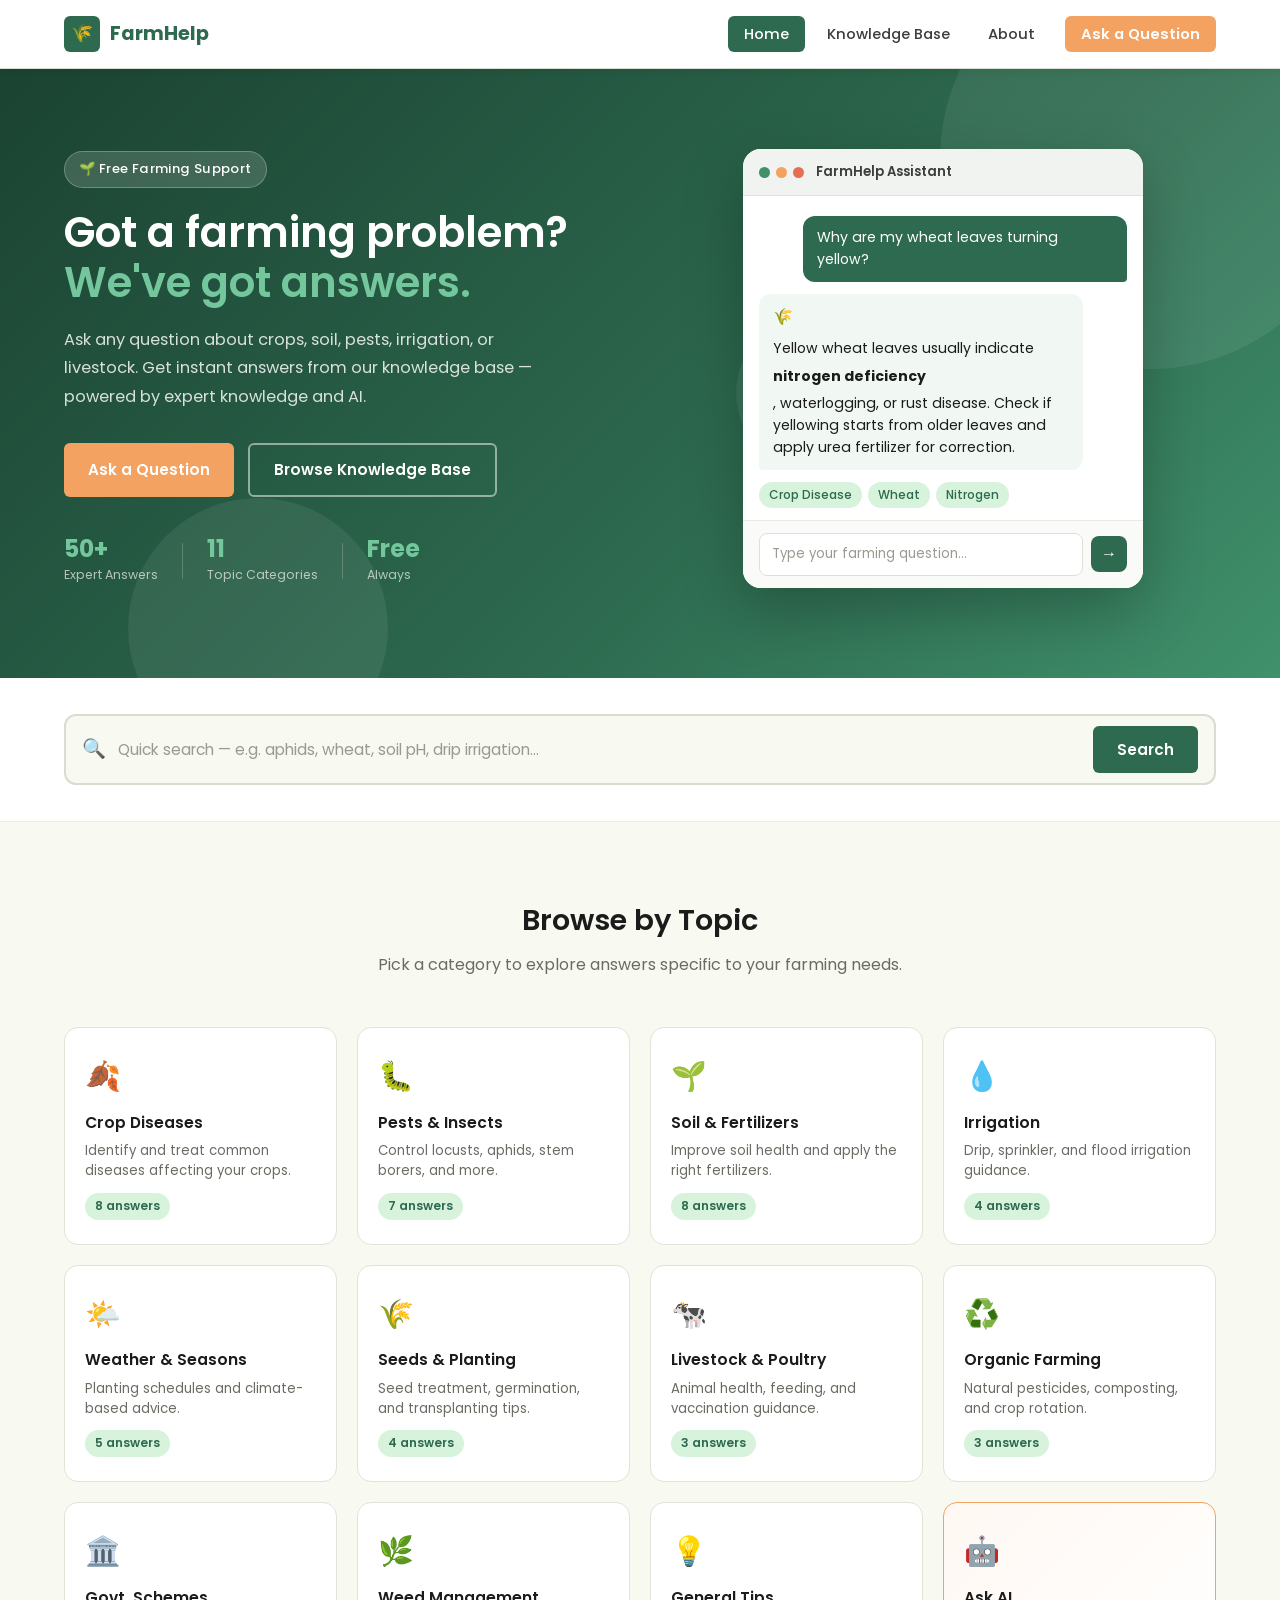
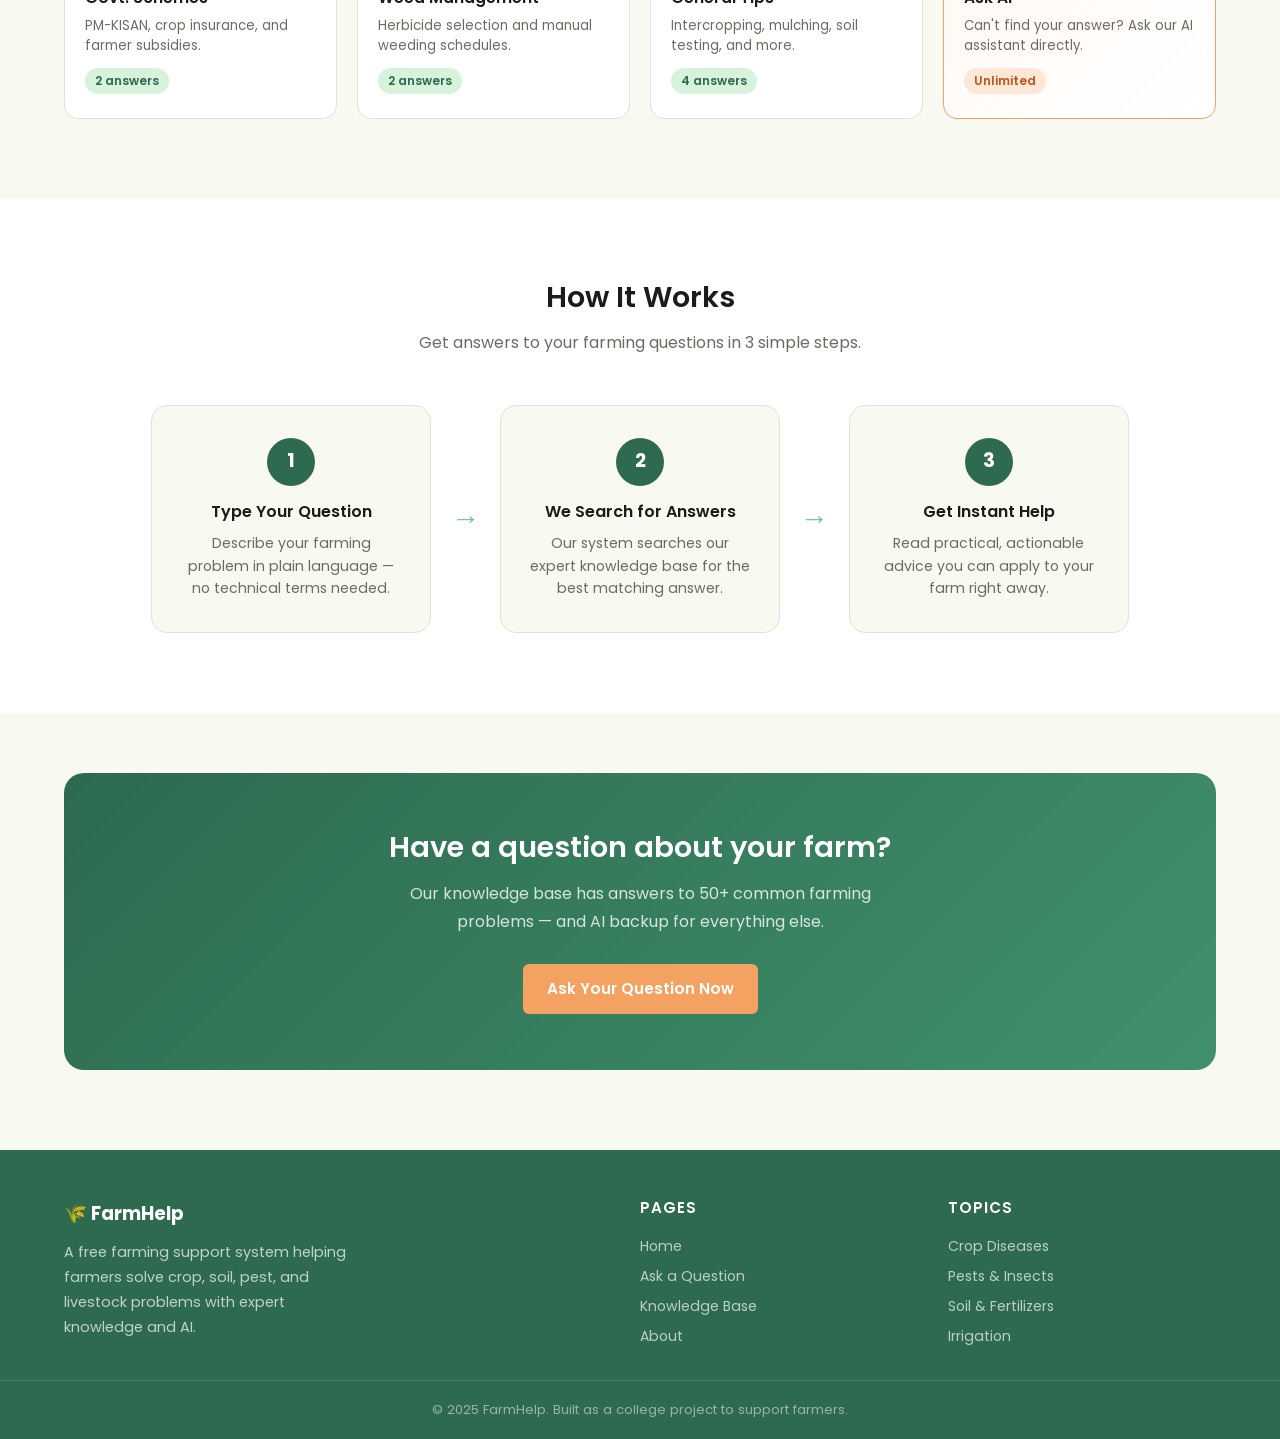
==== index.html @ 810ce9db "add all file content" ====
<!DOCTYPE html>
<html lang="en">
<head>
  <meta charset="UTF-8" />
  <meta name="viewport" content="width=device-width, initial-scale=1.0"/>
  <title>FarmHelp — Farmer Query Support System</title>
  <link rel="stylesheet" href="css/global.css"/>
  <link rel="stylesheet" href="css/home.css"/>
</head>
<body>

  <!-- ── NAVBAR ── -->
  <nav class="navbar">
    <div class="nav-container">
      <a href="index.html" class="nav-logo">
        <div class="logo-icon">🌾</div>
        FarmHelp
      </a>
      <ul class="nav-links">
        <li><a href="index.html" class="active">Home</a></li>
        <li><a href="knowledge.html">Knowledge Base</a></li>
        <li><a href="about.html">About</a></li>
        <li><a href="ask.html" class="btn-ask">Ask a Question</a></li>
      </ul>
      <button class="hamburger" id="hamburger" aria-label="Toggle menu">
        <span></span><span></span><span></span>
      </button>
    </div>
    <div class="mobile-menu" id="mobileMenu">
      <a href="index.html" class="active">Home</a>
      <a href="knowledge.html">Knowledge Base</a>
      <a href="about.html">About</a>
      <a href="ask.html" class="btn-ask">Ask a Question</a>
    </div>
  </nav>

  <!-- ── HERO ── -->
  <section class="hero">
    <div class="hero-bg-shapes">
      <div class="shape shape-1"></div>
      <div class="shape shape-2"></div>
      <div class="shape shape-3"></div>
    </div>
    <div class="container hero-content">
      <div class="hero-text">
        <span class="hero-badge">🌱 Free Farming Support</span>
        <h1>Got a farming problem?<br><span class="highlight">We've got answers.</span></h1>
        <p>Ask any question about crops, soil, pests, irrigation, or livestock. Get instant answers from our knowledge base — powered by expert knowledge and AI.</p>
        <div class="hero-actions">
          <a href="ask.html" class="btn btn-amber">Ask a Question</a>
          <a href="knowledge.html" class="btn btn-secondary">Browse Knowledge Base</a>
        </div>
        <div class="hero-stats">
          <div class="stat">
            <span class="stat-num">50+</span>
            <span class="stat-label">Expert Answers</span>
          </div>
          <div class="stat-divider"></div>
          <div class="stat">
            <span class="stat-num">11</span>
            <span class="stat-label">Topic Categories</span>
          </div>
          <div class="stat-divider"></div>
          <div class="stat">
            <span class="stat-num">Free</span>
            <span class="stat-label">Always</span>
          </div>
        </div>
      </div>
      <div class="hero-visual">
        <div class="hero-card-main">
          <div class="hc-header">
            <span class="hc-dot green"></span>
            <span class="hc-dot amber"></span>
            <span class="hc-dot red"></span>
            <span class="hc-title">FarmHelp Assistant</span>
          </div>
          <div class="hc-body">
            <div class="hc-msg user">Why are my wheat leaves turning yellow?</div>
            <div class="hc-msg bot">
              <span class="bot-icon">🌾</span>
              Yellow wheat leaves usually indicate <strong>nitrogen deficiency</strong>, waterlogging, or rust disease. Check if yellowing starts from older leaves and apply urea fertilizer for correction.
            </div>
            <div class="hc-tags">
              <span class="tag">Crop Disease</span>
              <span class="tag">Wheat</span>
              <span class="tag">Nitrogen</span>
            </div>
          </div>
          <div class="hc-input-row">
            <div class="hc-fake-input">Type your farming question...</div>
            <button class="hc-send">→</button>
          </div>
        </div>
      </div>
    </div>
  </section>

  <!-- ── QUICK SEARCH ── -->
  <section class="quick-search-section">
    <div class="container">
      <div class="quick-search-box">
        <span class="qs-icon">🔍</span>
        <input
          type="text"
          id="heroSearch"
          placeholder="Quick search — e.g. aphids, wheat, soil pH, drip irrigation..."
          autocomplete="off"
        />
        <button onclick="doHeroSearch()" class="btn btn-primary">Search</button>
      </div>
      <div id="heroResults" class="hero-results hidden"></div>
    </div>
  </section>

  <!-- ── CATEGORIES ── -->
  <section class="categories-section">
    <div class="container">
      <h2 class="section-title">Browse by Topic</h2>
      <p class="section-subtitle">Pick a category to explore answers specific to your farming needs.</p>
      <div class="categories-grid">

        <a href="knowledge.html?cat=crop-diseases" class="cat-card">
          <div class="cat-icon">🍂</div>
          <h4>Crop Diseases</h4>
          <p>Identify and treat common diseases affecting your crops.</p>
          <span class="cat-count">8 answers</span>
        </a>

        <a href="knowledge.html?cat=pests" class="cat-card">
          <div class="cat-icon">🐛</div>
          <h4>Pests & Insects</h4>
          <p>Control locusts, aphids, stem borers, and more.</p>
          <span class="cat-count">7 answers</span>
        </a>

        <a href="knowledge.html?cat=soil-fertilizers" class="cat-card">
          <div class="cat-icon">🌱</div>
          <h4>Soil & Fertilizers</h4>
          <p>Improve soil health and apply the right fertilizers.</p>
          <span class="cat-count">8 answers</span>
        </a>

        <a href="knowledge.html?cat=irrigation" class="cat-card">
          <div class="cat-icon">💧</div>
          <h4>Irrigation</h4>
          <p>Drip, sprinkler, and flood irrigation guidance.</p>
          <span class="cat-count">4 answers</span>
        </a>

        <a href="knowledge.html?cat=weather-seasons" class="cat-card">
          <div class="cat-icon">🌤️</div>
          <h4>Weather & Seasons</h4>
          <p>Planting schedules and climate-based advice.</p>
          <span class="cat-count">5 answers</span>
        </a>

        <a href="knowledge.html?cat=seeds-planting" class="cat-card">
          <div class="cat-icon">🌾</div>
          <h4>Seeds & Planting</h4>
          <p>Seed treatment, germination, and transplanting tips.</p>
          <span class="cat-count">4 answers</span>
        </a>

        <a href="knowledge.html?cat=livestock" class="cat-card">
          <div class="cat-icon">🐄</div>
          <h4>Livestock & Poultry</h4>
          <p>Animal health, feeding, and vaccination guidance.</p>
          <span class="cat-count">3 answers</span>
        </a>

        <a href="knowledge.html?cat=organic-farming" class="cat-card">
          <div class="cat-icon">♻️</div>
          <h4>Organic Farming</h4>
          <p>Natural pesticides, composting, and crop rotation.</p>
          <span class="cat-count">3 answers</span>
        </a>

        <a href="knowledge.html?cat=government-schemes" class="cat-card">
          <div class="cat-icon">🏛️</div>
          <h4>Govt. Schemes</h4>
          <p>PM-KISAN, crop insurance, and farmer subsidies.</p>
          <span class="cat-count">2 answers</span>
        </a>

        <a href="knowledge.html?cat=weed-management" class="cat-card">
          <div class="cat-icon">🌿</div>
          <h4>Weed Management</h4>
          <p>Herbicide selection and manual weeding schedules.</p>
          <span class="cat-count">2 answers</span>
        </a>

        <a href="knowledge.html?cat=general" class="cat-card">
          <div class="cat-icon">💡</div>
          <h4>General Tips</h4>
          <p>Intercropping, mulching, soil testing, and more.</p>
          <span class="cat-count">4 answers</span>
        </a>

        <a href="ask.html" class="cat-card cat-card-ask">
          <div class="cat-icon">🤖</div>
          <h4>Ask AI</h4>
          <p>Can't find your answer? Ask our AI assistant directly.</p>
          <span class="cat-count">Unlimited</span>
        </a>

      </div>
    </div>
  </section>

  <!-- ── HOW IT WORKS ── -->
  <section class="how-section">
    <div class="container">
      <h2 class="section-title">How It Works</h2>
      <p class="section-subtitle">Get answers to your farming questions in 3 simple steps.</p>
      <div class="steps-row">
        <div class="step">
          <div class="step-num">1</div>
          <h4>Type Your Question</h4>
          <p>Describe your farming problem in plain language — no technical terms needed.</p>
        </div>
        <div class="step-arrow">→</div>
        <div class="step">
          <div class="step-num">2</div>
          <h4>We Search for Answers</h4>
          <p>Our system searches our expert knowledge base for the best matching answer.</p>
        </div>
        <div class="step-arrow">→</div>
        <div class="step">
          <div class="step-num">3</div>
          <h4>Get Instant Help</h4>
          <p>Read practical, actionable advice you can apply to your farm right away.</p>
        </div>
      </div>
    </div>
  </section>

  <!-- ── CTA ── -->
  <section class="cta-section">
    <div class="container">
      <div class="cta-box">
        <h2>Have a question about your farm?</h2>
        <p>Our knowledge base has answers to 50+ common farming problems — and AI backup for everything else.</p>
        <a href="ask.html" class="btn btn-amber">Ask Your Question Now</a>
      </div>
    </div>
  </section>

  <!-- ── FOOTER ── -->
  <footer>
    <div class="footer-inner">
      <div class="footer-brand">
        <div class="logo-text">🌾 FarmHelp</div>
        <p>A free farming support system helping farmers solve crop, soil, pest, and livestock problems with expert knowledge and AI.</p>
      </div>
      <div class="footer-col">
        <h4>Pages</h4>
        <a href="index.html">Home</a>
        <a href="ask.html">Ask a Question</a>
        <a href="knowledge.html">Knowledge Base</a>
        <a href="about.html">About</a>
      </div>
      <div class="footer-col">
        <h4>Topics</h4>
        <a href="knowledge.html?cat=crop-diseases">Crop Diseases</a>
        <a href="knowledge.html?cat=pests">Pests & Insects</a>
        <a href="knowledge.html?cat=soil-fertilizers">Soil & Fertilizers</a>
        <a href="knowledge.html?cat=irrigation">Irrigation</a>
      </div>
    </div>
    <div class="footer-bottom">
      © 2025 FarmHelp. Built as a college project to support farmers.
    </div>
  </footer>

  <script src="js/data.js"></script>
  <script src="js/navbar.js"></script>
  <script>
    function doHeroSearch() {
      const q = document.getElementById('heroSearch').value.trim();
      if (!q) return;
      const results = searchFarmingData(q);
      const box = document.getElementById('heroResults');
      if (results.length === 0) {
        box.innerHTML = `<div class="no-result">No results found. <a href="ask.html">Ask our AI instead →</a></div>`;
      } else {
        box.innerHTML = results.slice(0, 3).map(r => `
          <div class="result-item">
            <span class="tag">${getCategoryLabel(r.category)}</span>
            <h4>${r.question}</h4>
            <p>${r.answer.slice(0, 140)}...</p>
            <a href="knowledge.html?search=${encodeURIComponent(q)}" class="result-link">Read full answer →</a>
          </div>
        `).join('');
      }
      box.classList.remove('hidden');
    }

    document.getElementById('heroSearch').addEventListener('keydown', e => {
      if (e.key === 'Enter') doHeroSearch();
    });
  </script>

</body>
</html>
---- css/global.css ----
/* ── IMPORTS & RESET ───────────────────────────────────────── */
@import url('https://fonts.googleapis.com/css2?family=Poppins:wght@300;400;500;600;700&family=Merriweather:wght@400;700&display=swap');

*, *::before, *::after {
  margin: 0;
  padding: 0;
  box-sizing: border-box;
}

html {
  scroll-behavior: smooth;
  font-size: 16px;
}

body {
  font-family: 'Poppins', sans-serif;
  background-color: #f8f9f0;
  color: #1b1b1b;
  line-height: 1.7;
  min-height: 100vh;
  display: flex;
  flex-direction: column;
}

img {
  max-width: 100%;
  display: block;
}

a {
  text-decoration: none;
  color: inherit;
}

ul {
  list-style: none;
}

/* ── CSS VARIABLES ─────────────────────────────────────────── */
:root {
  --green-dark:    #2d6a4f;
  --green-mid:     #40916c;
  --green-light:   #74c69d;
  --green-pale:    #d8f3dc;
  --amber:         #f4a261;
  --amber-dark:    #e76f51;
  --cream:         #f8f9f0;
  --white:         #ffffff;
  --text-dark:     #1b1b1b;
  --text-mid:      #3d3d3a;
  --text-light:    #6b6b63;
  --border:        #d9ddd0;
  --shadow-sm:     0 2px 8px rgba(0,0,0,0.07);
  --shadow-md:     0 4px 20px rgba(0,0,0,0.10);
  --shadow-lg:     0 8px 40px rgba(0,0,0,0.13);
  --radius-sm:     6px;
  --radius-md:     12px;
  --radius-lg:     20px;
  --transition:    all 0.25s ease;
}

/* ── TYPOGRAPHY ────────────────────────────────────────────── */
h1, h2, h3, h4, h5 {
  font-weight: 600;
  line-height: 1.3;
  color: var(--text-dark);
}

h1 { font-size: 2.4rem; }
h2 { font-size: 1.8rem; }
h3 { font-size: 1.3rem; }
h4 { font-size: 1.1rem; }

p {
  color: var(--text-mid);
  line-height: 1.75;
}

/* ── NAVBAR ────────────────────────────────────────────────── */
.navbar {
  background-color: var(--white);
  border-bottom: 1px solid var(--border);
  box-shadow: var(--shadow-sm);
  position: sticky;
  top: 0;
  z-index: 1000;
  width: 100%;
}

.nav-container {
  max-width: 1200px;
  margin: 0 auto;
  padding: 0 24px;
  height: 68px;
  display: flex;
  align-items: center;
  justify-content: space-between;
}

.nav-logo {
  display: flex;
  align-items: center;
  gap: 10px;
  font-weight: 700;
  font-size: 1.2rem;
  color: var(--green-dark);
}

.nav-logo .logo-icon {
  width: 36px;
  height: 36px;
  background: var(--green-dark);
  border-radius: var(--radius-sm);
  display: flex;
  align-items: center;
  justify-content: center;
  font-size: 1.1rem;
}

.nav-links {
  display: flex;
  align-items: center;
  gap: 6px;
}

.nav-links a {
  padding: 8px 16px;
  border-radius: var(--radius-sm);
  font-size: 0.92rem;
  font-weight: 500;
  color: var(--text-mid);
  transition: var(--transition);
}

.nav-links a:hover {
  background-color: var(--green-pale);
  color: var(--green-dark);
}

.nav-links a.active {
  background-color: var(--green-dark);
  color: var(--white);
}

.nav-links .btn-ask {
  background-color: var(--amber);
  color: var(--white);
  margin-left: 8px;
  font-weight: 600;
}

.nav-links .btn-ask:hover {
  background-color: var(--amber-dark);
  color: var(--white);
}

/* hamburger */
.hamburger {
  display: none;
  flex-direction: column;
  gap: 5px;
  cursor: pointer;
  padding: 4px;
  background: none;
  border: none;
}

.hamburger span {
  display: block;
  width: 24px;
  height: 2.5px;
  background-color: var(--text-dark);
  border-radius: 2px;
  transition: var(--transition);
}

.hamburger.open span:nth-child(1) { transform: translateY(7.5px) rotate(45deg); }
.hamburger.open span:nth-child(2) { opacity: 0; }
.hamburger.open span:nth-child(3) { transform: translateY(-7.5px) rotate(-45deg); }

/* mobile menu */
.mobile-menu {
  display: none;
  flex-direction: column;
  background: var(--white);
  border-top: 1px solid var(--border);
  padding: 16px 24px 20px;
  gap: 4px;
}

.mobile-menu.open {
  display: flex;
}

.mobile-menu a {
  padding: 11px 14px;
  border-radius: var(--radius-sm);
  font-size: 0.95rem;
  font-weight: 500;
  color: var(--text-mid);
  transition: var(--transition);
}

.mobile-menu a:hover,
.mobile-menu a.active {
  background-color: var(--green-pale);
  color: var(--green-dark);
}

.mobile-menu .btn-ask {
  background-color: var(--amber);
  color: var(--white);
  text-align: center;
  font-weight: 600;
  margin-top: 8px;
}

/* ── FOOTER ────────────────────────────────────────────────── */
footer {
  background-color: var(--green-dark);
  color: rgba(255,255,255,0.85);
  margin-top: auto;
}

.footer-inner {
  max-width: 1200px;
  margin: 0 auto;
  padding: 48px 24px 28px;
  display: grid;
  grid-template-columns: 2fr 1fr 1fr;
  gap: 40px;
}

.footer-brand p {
  color: rgba(255,255,255,0.70);
  font-size: 0.9rem;
  margin-top: 10px;
  max-width: 300px;
}

.footer-brand .logo-text {
  font-size: 1.15rem;
  font-weight: 700;
  color: var(--white);
}

.footer-col h4 {
  color: var(--white);
  font-size: 0.95rem;
  margin-bottom: 14px;
  text-transform: uppercase;
  letter-spacing: 0.06em;
}

.footer-col a {
  display: block;
  color: rgba(255,255,255,0.68);
  font-size: 0.88rem;
  padding: 3px 0;
  transition: var(--transition);
}

.footer-col a:hover {
  color: var(--green-light);
}

.footer-bottom {
  border-top: 1px solid rgba(255,255,255,0.12);
  text-align: center;
  padding: 18px 24px;
  font-size: 0.82rem;
  color: rgba(255,255,255,0.50);
}

/* ── SHARED UTILITY CLASSES ────────────────────────────────── */
.container {
  max-width: 1200px;
  margin: 0 auto;
  padding: 0 24px;
}

.section-title {
  text-align: center;
  margin-bottom: 12px;
}

.section-subtitle {
  text-align: center;
  color: var(--text-light);
  font-size: 1rem;
  margin-bottom: 48px;
}

.btn {
  display: inline-flex;
  align-items: center;
  gap: 8px;
  padding: 12px 24px;
  border-radius: var(--radius-sm);
  font-size: 0.95rem;
  font-weight: 600;
  cursor: pointer;
  border: none;
  transition: var(--transition);
  font-family: 'Poppins', sans-serif;
}

.btn-primary {
  background-color: var(--green-dark);
  color: var(--white);
}

.btn-primary:hover {
  background-color: var(--green-mid);
  transform: translateY(-1px);
  box-shadow: var(--shadow-md);
}

.btn-secondary {
  background-color: transparent;
  color: var(--green-dark);
  border: 2px solid var(--green-dark);
}

.btn-secondary:hover {
  background-color: var(--green-pale);
}

.btn-amber {
  background-color: var(--amber);
  color: var(--white);
}

.btn-amber:hover {
  background-color: var(--amber-dark);
  transform: translateY(-1px);
  box-shadow: var(--shadow-md);
}

.tag {
  display: inline-block;
  padding: 3px 10px;
  border-radius: 20px;
  font-size: 0.75rem;
  font-weight: 500;
  background-color: var(--green-pale);
  color: var(--green-dark);
}

.card {
  background: var(--white);
  border-radius: var(--radius-md);
  box-shadow: var(--shadow-sm);
  border: 1px solid var(--border);
  transition: var(--transition);
}

.card:hover {
  box-shadow: var(--shadow-md);
  transform: translateY(-2px);
}

/* ── RESPONSIVE ────────────────────────────────────────────── */
@media (max-width: 768px) {
  h1 { font-size: 1.8rem; }
  h2 { font-size: 1.4rem; }

  .nav-links { display: none; }
  .hamburger { display: flex; }

  .footer-inner {
    grid-template-columns: 1fr;
    gap: 28px;
    padding: 36px 24px 24px;
  }
}

@media (max-width: 480px) {
  h1 { font-size: 1.5rem; }
  .container { padding: 0 16px; }
}
---- css/home.css ----
/* ── HERO ──────────────────────────────────────────────────── */
.hero {
  position: relative;
  overflow: hidden;
  background: linear-gradient(135deg, #1b4332 0%, #2d6a4f 60%, #40916c 100%);
  padding: 80px 0 90px;
}

.hero-bg-shapes {
  position: absolute;
  inset: 0;
  pointer-events: none;
}

.shape {
  position: absolute;
  border-radius: 50%;
  opacity: 0.07;
  background: #ffffff;
}

.shape-1 {
  width: 420px;
  height: 420px;
  top: -120px;
  right: -80px;
}

.shape-2 {
  width: 260px;
  height: 260px;
  bottom: -80px;
  left: 10%;
}

.shape-3 {
  width: 160px;
  height: 160px;
  top: 40%;
  right: 30%;
}

.hero-content {
  display: grid;
  grid-template-columns: 1fr 1fr;
  gap: 60px;
  align-items: center;
  position: relative;
  z-index: 1;
}

.hero-text {
  color: #ffffff;
}

.hero-badge {
  display: inline-block;
  background: rgba(255,255,255,0.15);
  border: 1px solid rgba(255,255,255,0.25);
  color: #ffffff;
  font-size: 0.82rem;
  font-weight: 500;
  padding: 6px 14px;
  border-radius: 20px;
  margin-bottom: 20px;
  letter-spacing: 0.03em;
}

.hero-text h1 {
  color: #ffffff;
  font-size: 2.6rem;
  line-height: 1.2;
  margin-bottom: 18px;
}

.hero-text h1 .highlight {
  color: #74c69d;
}

.hero-text p {
  color: rgba(255,255,255,0.82);
  font-size: 1.02rem;
  margin-bottom: 32px;
  max-width: 480px;
}

.hero-actions {
  display: flex;
  gap: 14px;
  flex-wrap: wrap;
  margin-bottom: 40px;
}

.hero-actions .btn-secondary {
  border-color: rgba(255,255,255,0.5);
  color: #ffffff;
}

.hero-actions .btn-secondary:hover {
  background: rgba(255,255,255,0.12);
  border-color: #ffffff;
}

/* stats row */
.hero-stats {
  display: flex;
  align-items: center;
  gap: 24px;
}

.stat {
  display: flex;
  flex-direction: column;
}

.stat-num {
  font-size: 1.5rem;
  font-weight: 700;
  color: #74c69d;
  line-height: 1;
}

.stat-label {
  font-size: 0.78rem;
  color: rgba(255,255,255,0.65);
  margin-top: 3px;
}

.stat-divider {
  width: 1px;
  height: 36px;
  background: rgba(255,255,255,0.2);
}

/* hero chat card */
.hero-visual {
  display: flex;
  justify-content: center;
  align-items: center;
}

.hero-card-main {
  background: #ffffff;
  border-radius: 18px;
  box-shadow: 0 24px 60px rgba(0,0,0,0.25);
  width: 100%;
  max-width: 400px;
  overflow: hidden;
}

.hc-header {
  background: #f1f3f0;
  padding: 12px 16px;
  display: flex;
  align-items: center;
  gap: 6px;
  border-bottom: 1px solid #e0e3db;
}

.hc-dot {
  width: 11px;
  height: 11px;
  border-radius: 50%;
}

.hc-dot.green { background: #40916c; }
.hc-dot.amber { background: #f4a261; }
.hc-dot.red   { background: #e76f51; }

.hc-title {
  font-size: 0.82rem;
  font-weight: 600;
  color: #3d3d3a;
  margin-left: 6px;
}

.hc-body {
  padding: 20px 16px 12px;
  display: flex;
  flex-direction: column;
  gap: 12px;
}

.hc-msg {
  padding: 11px 14px;
  border-radius: 12px;
  font-size: 0.88rem;
  line-height: 1.55;
  max-width: 88%;
}

.hc-msg.user {
  background: #2d6a4f;
  color: #ffffff;
  align-self: flex-end;
  border-bottom-right-radius: 4px;
}

.hc-msg.bot {
  background: #f1f8f4;
  color: #1b1b1b;
  align-self: flex-start;
  border-bottom-left-radius: 4px;
  display: flex;
  flex-direction: column;
  gap: 6px;
}

.bot-icon {
  font-size: 1rem;
  margin-bottom: 2px;
}

.hc-tags {
  display: flex;
  gap: 6px;
  flex-wrap: wrap;
}

.hc-input-row {
  display: flex;
  align-items: center;
  gap: 8px;
  padding: 12px 16px;
  border-top: 1px solid #e8ece4;
  background: #fafbf8;
}

.hc-fake-input {
  flex: 1;
  font-size: 0.83rem;
  color: #9a9a90;
  padding: 9px 12px;
  background: #ffffff;
  border: 1px solid #dde0d8;
  border-radius: 8px;
  font-family: 'Poppins', sans-serif;
}

.hc-send {
  width: 36px;
  height: 36px;
  background: #2d6a4f;
  color: #ffffff;
  border: none;
  border-radius: 8px;
  font-size: 1rem;
  cursor: pointer;
  display: flex;
  align-items: center;
  justify-content: center;
  transition: background 0.2s;
}

.hc-send:hover {
  background: #40916c;
}

/* ── QUICK SEARCH ───────────────────────────────────────────── */
.quick-search-section {
  background: #ffffff;
  padding: 36px 0;
  border-bottom: 1px solid #e8ece4;
}

.quick-search-box {
  display: flex;
  align-items: center;
  gap: 12px;
  background: #f8f9f0;
  border: 2px solid #d8ddd0;
  border-radius: 12px;
  padding: 10px 16px;
  transition: border-color 0.2s;
}

.quick-search-box:focus-within {
  border-color: #2d6a4f;
}

.qs-icon {
  font-size: 1.2rem;
  flex-shrink: 0;
}

.quick-search-box input {
  flex: 1;
  border: none;
  background: transparent;
  font-size: 0.97rem;
  font-family: 'Poppins', sans-serif;
  color: #1b1b1b;
  outline: none;
  padding: 4px 0;
}

.quick-search-box input::placeholder {
  color: #9a9a90;
}

/* search results */
.hero-results {
  margin-top: 20px;
  display: flex;
  flex-direction: column;
  gap: 14px;
}

.hero-results.hidden {
  display: none;
}

.result-item {
  background: #ffffff;
  border: 1px solid #e0e4d8;
  border-radius: 12px;
  padding: 18px 20px;
  display: flex;
  flex-direction: column;
  gap: 6px;
  transition: box-shadow 0.2s;
}

.result-item:hover {
  box-shadow: 0 4px 16px rgba(0,0,0,0.08);
}

.result-item h4 {
  font-size: 0.97rem;
  color: #1b1b1b;
}

.result-item p {
  font-size: 0.88rem;
  color: #5a5a52;
  line-height: 1.6;
}

.result-link {
  font-size: 0.85rem;
  font-weight: 600;
  color: #2d6a4f;
  margin-top: 4px;
  transition: color 0.2s;
}

.result-link:hover {
  color: #40916c;
}

.no-result {
  font-size: 0.92rem;
  color: #6b6b63;
  padding: 16px 0;
}

.no-result a {
  color: #2d6a4f;
  font-weight: 600;
}

/* ── CATEGORIES ─────────────────────────────────────────────── */
.categories-section {
  padding: 80px 0;
  background: #f8f9f0;
}

.categories-grid {
  display: grid;
  grid-template-columns: repeat(4, 1fr);
  gap: 20px;
}

.cat-card {
  background: #ffffff;
  border: 1px solid #e0e4d8;
  border-radius: 14px;
  padding: 24px 20px;
  display: flex;
  flex-direction: column;
  gap: 8px;
  transition: all 0.25s ease;
  cursor: pointer;
}

.cat-card:hover {
  border-color: #2d6a4f;
  box-shadow: 0 6px 24px rgba(45,106,79,0.12);
  transform: translateY(-3px);
}

.cat-icon {
  font-size: 1.8rem;
  margin-bottom: 4px;
}

.cat-card h4 {
  font-size: 0.97rem;
  color: #1b1b1b;
}

.cat-card p {
  font-size: 0.83rem;
  color: #6b6b63;
  line-height: 1.5;
  flex: 1;
}

.cat-count {
  font-size: 0.75rem;
  font-weight: 600;
  color: #2d6a4f;
  background: #d8f3dc;
  padding: 3px 10px;
  border-radius: 20px;
  align-self: flex-start;
  margin-top: 4px;
}

.cat-card-ask {
  border-color: #f4a261;
  background: linear-gradient(135deg, #fff8f3 0%, #ffffff 100%);
}

.cat-card-ask:hover {
  border-color: #e76f51;
  box-shadow: 0 6px 24px rgba(244,162,97,0.18);
}

.cat-card-ask .cat-count {
  background: #fde8d8;
  color: #c05621;
}

/* ── HOW IT WORKS ───────────────────────────────────────────── */
.how-section {
  padding: 80px 0;
  background: #ffffff;
}

.steps-row {
  display: flex;
  align-items: center;
  justify-content: center;
  gap: 20px;
  flex-wrap: wrap;
}

.step {
  background: #f8f9f0;
  border: 1px solid #e0e4d8;
  border-radius: 16px;
  padding: 32px 28px;
  max-width: 280px;
  text-align: center;
  flex: 1;
  min-width: 200px;
}

.step-num {
  width: 48px;
  height: 48px;
  background: #2d6a4f;
  color: #ffffff;
  border-radius: 50%;
  display: flex;
  align-items: center;
  justify-content: center;
  font-size: 1.2rem;
  font-weight: 700;
  margin: 0 auto 16px;
}

.step h4 {
  margin-bottom: 10px;
  font-size: 1rem;
}

.step p {
  font-size: 0.88rem;
  color: #6b6b63;
  line-height: 1.6;
}

.step-arrow {
  font-size: 1.8rem;
  color: #74c69d;
  font-weight: 300;
  flex-shrink: 0;
}

/* ── CTA ────────────────────────────────────────────────────── */
.cta-section {
  padding: 60px 0 80px;
  background: #f8f9f0;
}

.cta-box {
  background: linear-gradient(135deg, #2d6a4f 0%, #40916c 100%);
  border-radius: 20px;
  padding: 56px 48px;
  text-align: center;
  color: #ffffff;
}

.cta-box h2 {
  color: #ffffff;
  margin-bottom: 14px;
}

.cta-box p {
  color: rgba(255,255,255,0.80);
  font-size: 1rem;
  margin-bottom: 28px;
  max-width: 500px;
  margin-left: auto;
  margin-right: auto;
}

/* ── RESPONSIVE ─────────────────────────────────────────────── */
@media (max-width: 992px) {
  .categories-grid {
    grid-template-columns: repeat(3, 1fr);
  }
}

@media (max-width: 768px) {
  .hero-content {
    grid-template-columns: 1fr;
    gap: 40px;
    text-align: center;
  }

  .hero-text p { margin-left: auto; margin-right: auto; }
  .hero-actions { justify-content: center; }
  .hero-stats { justify-content: center; }
  .hero-visual { display: none; }

  .categories-grid {
    grid-template-columns: repeat(2, 1fr);
    gap: 14px;
  }

  .step-arrow { display: none; }
  .steps-row { flex-direction: column; align-items: stretch; }
  .step { max-width: 100%; }

  .cta-box { padding: 36px 24px; }

  .quick-search-box .btn {
    display: none;
  }
}

@media (max-width: 480px) {
  .hero { padding: 56px 0 64px; }
  .categories-grid { grid-template-columns: 1fr 1fr; gap: 12px; }
  .cat-card { padding: 18px 14px; }
}
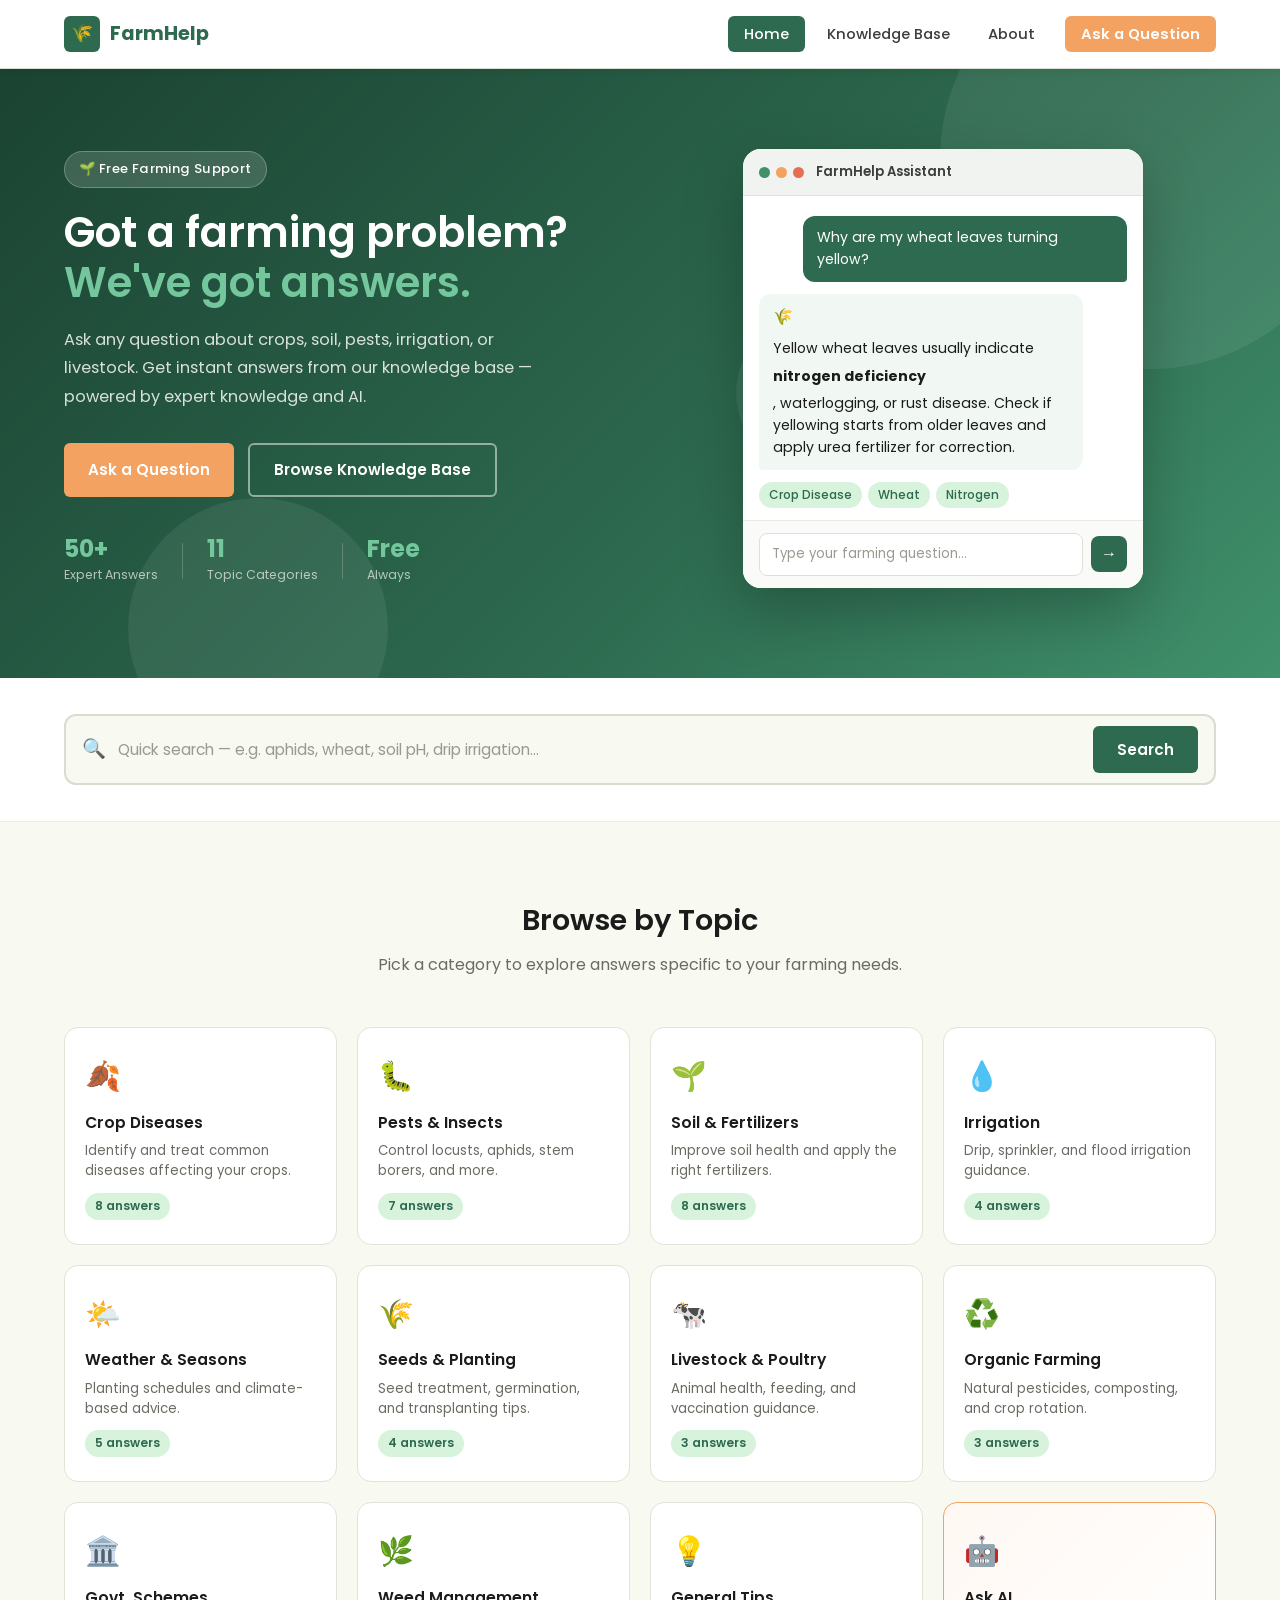
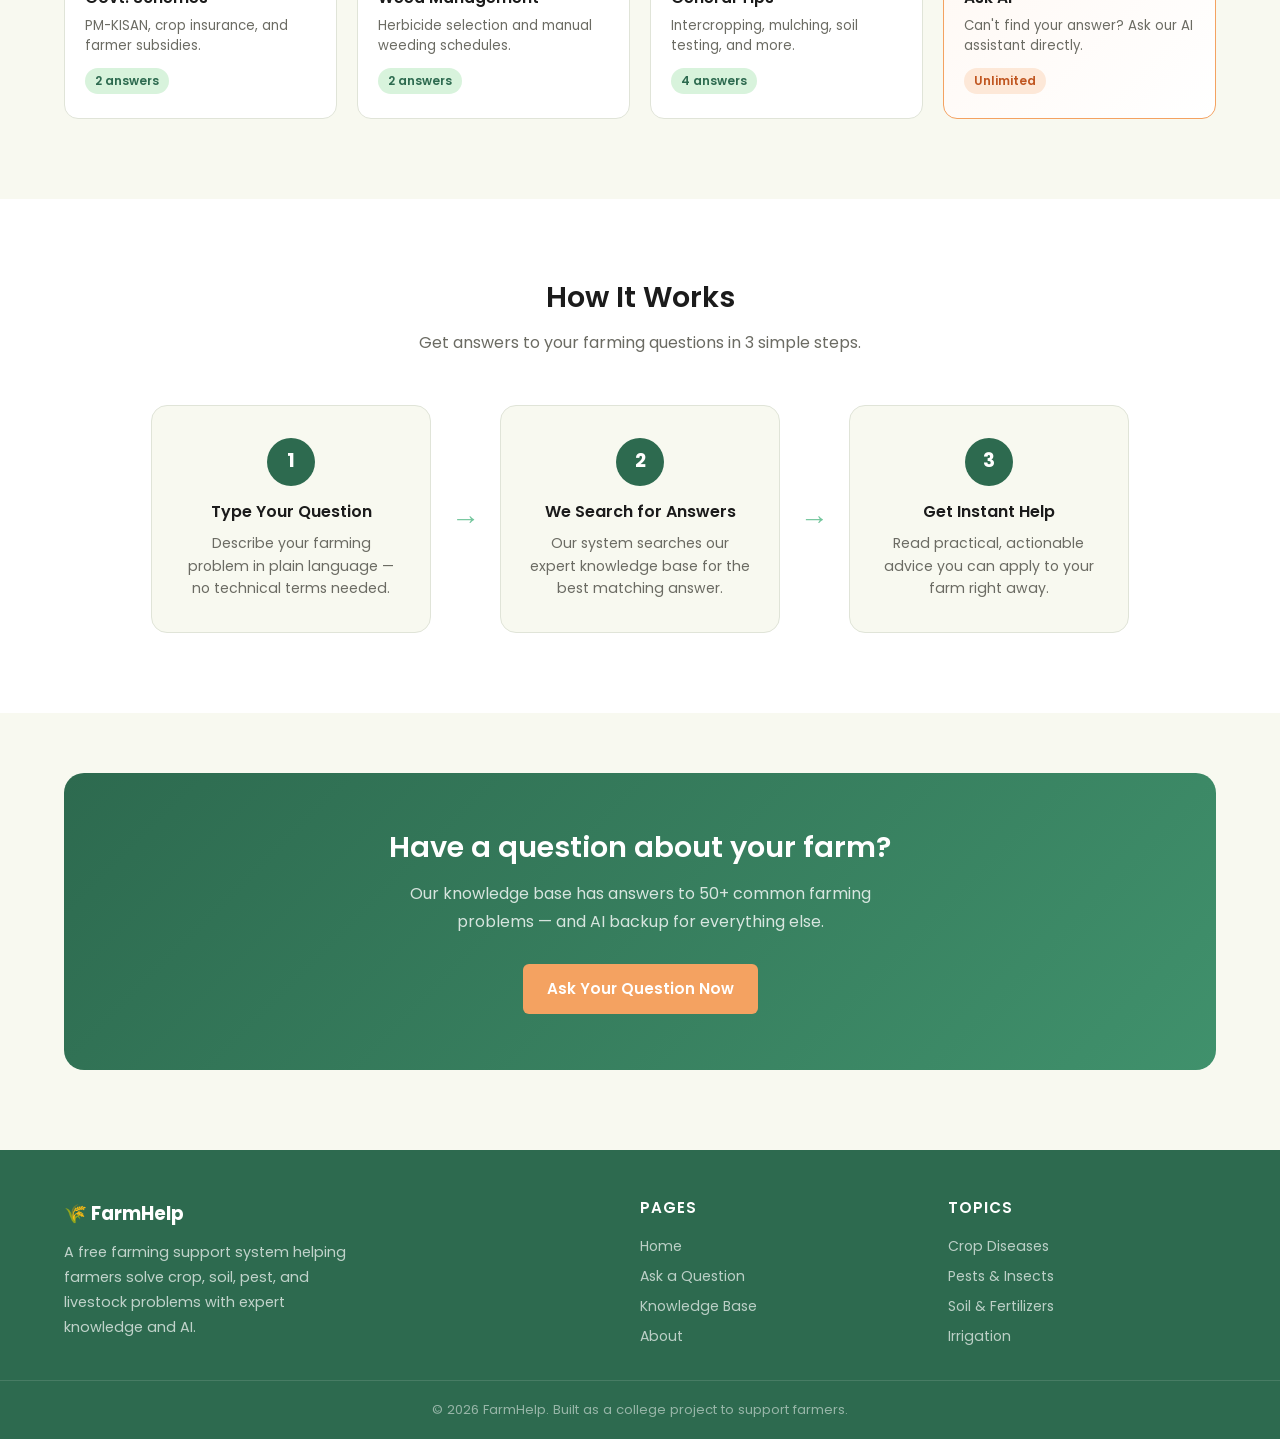
==== commit c479df5a: "Update copyright year from 2025 to 2026" ====
--- a/index.html
+++ b/index.html
@@ -269,7 +269,7 @@
       </div>
     </div>
     <div class="footer-bottom">
-      © 2025 FarmHelp. Built as a college project to support farmers.
+      © 2026 FarmHelp. Built as a college project to support farmers.
     </div>
   </footer>
 
@@ -302,4 +302,4 @@
   </script>
 
 </body>
-</html>+</html>
